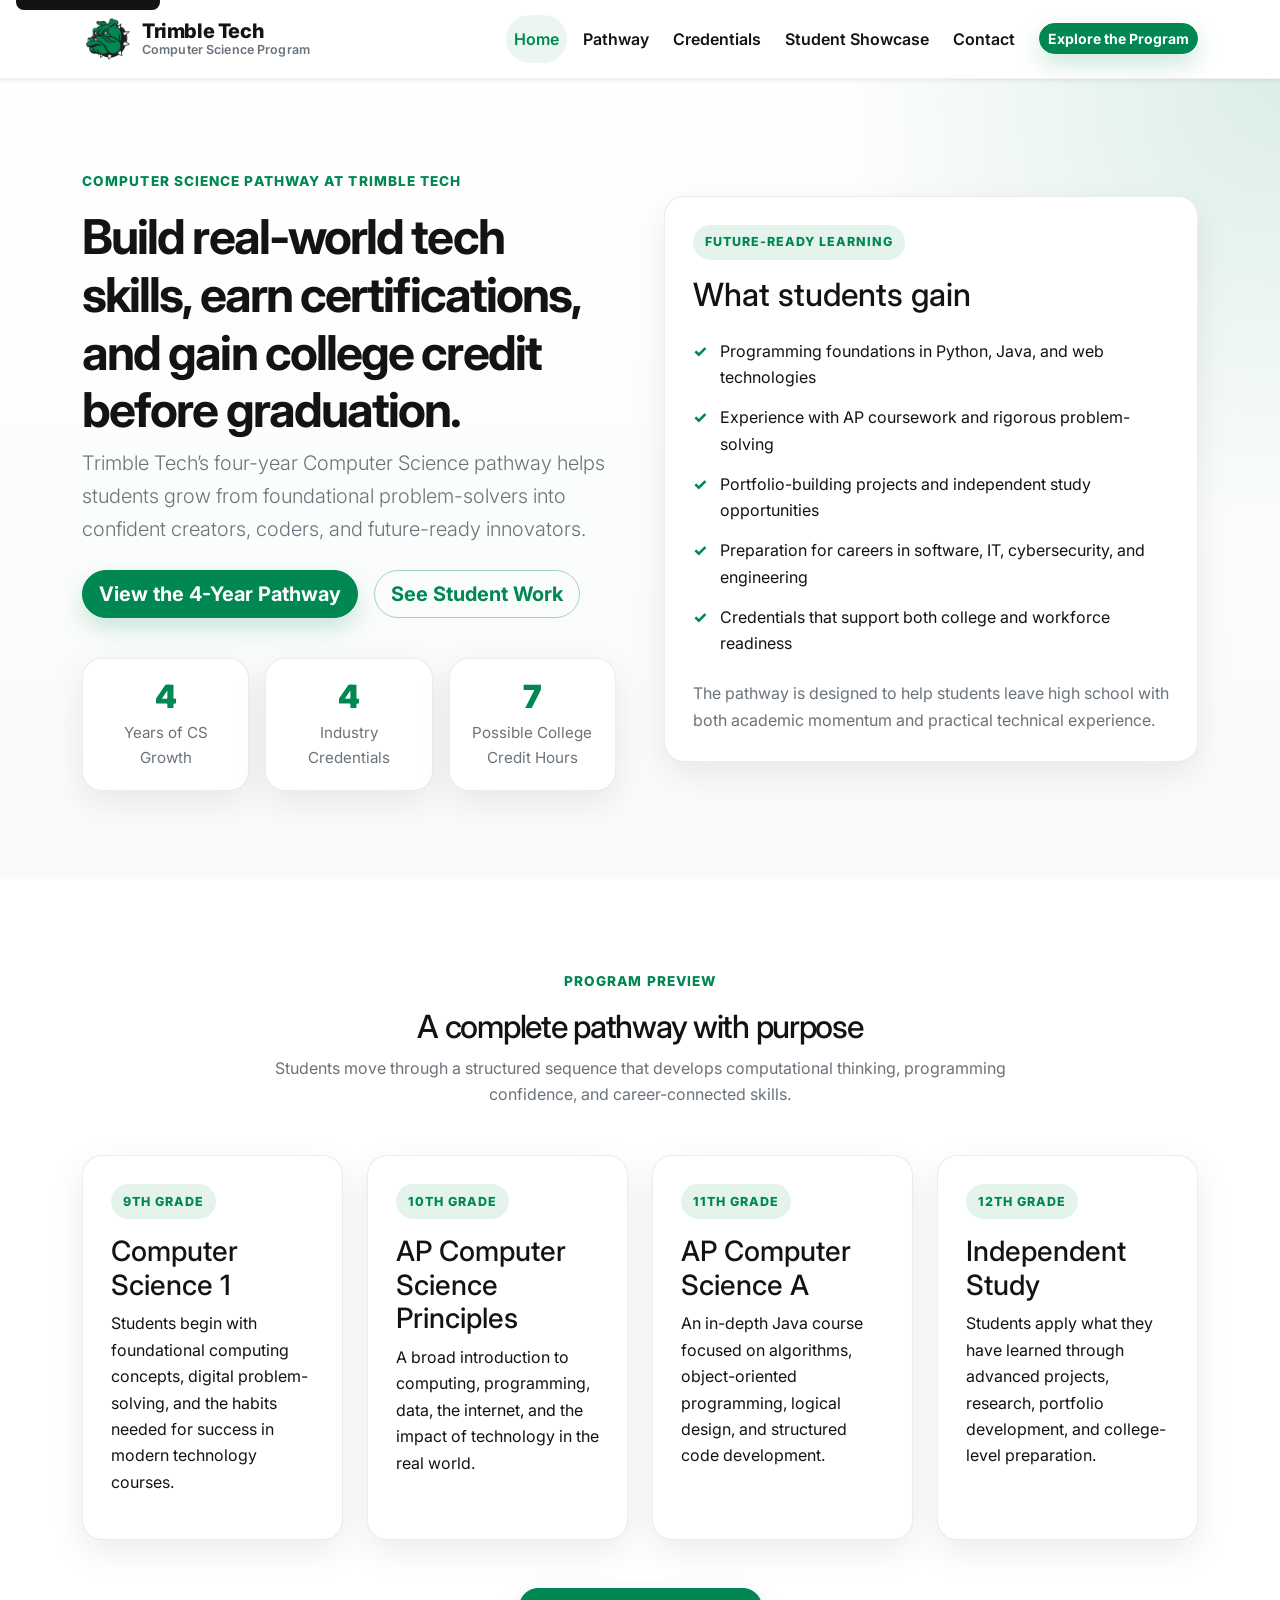
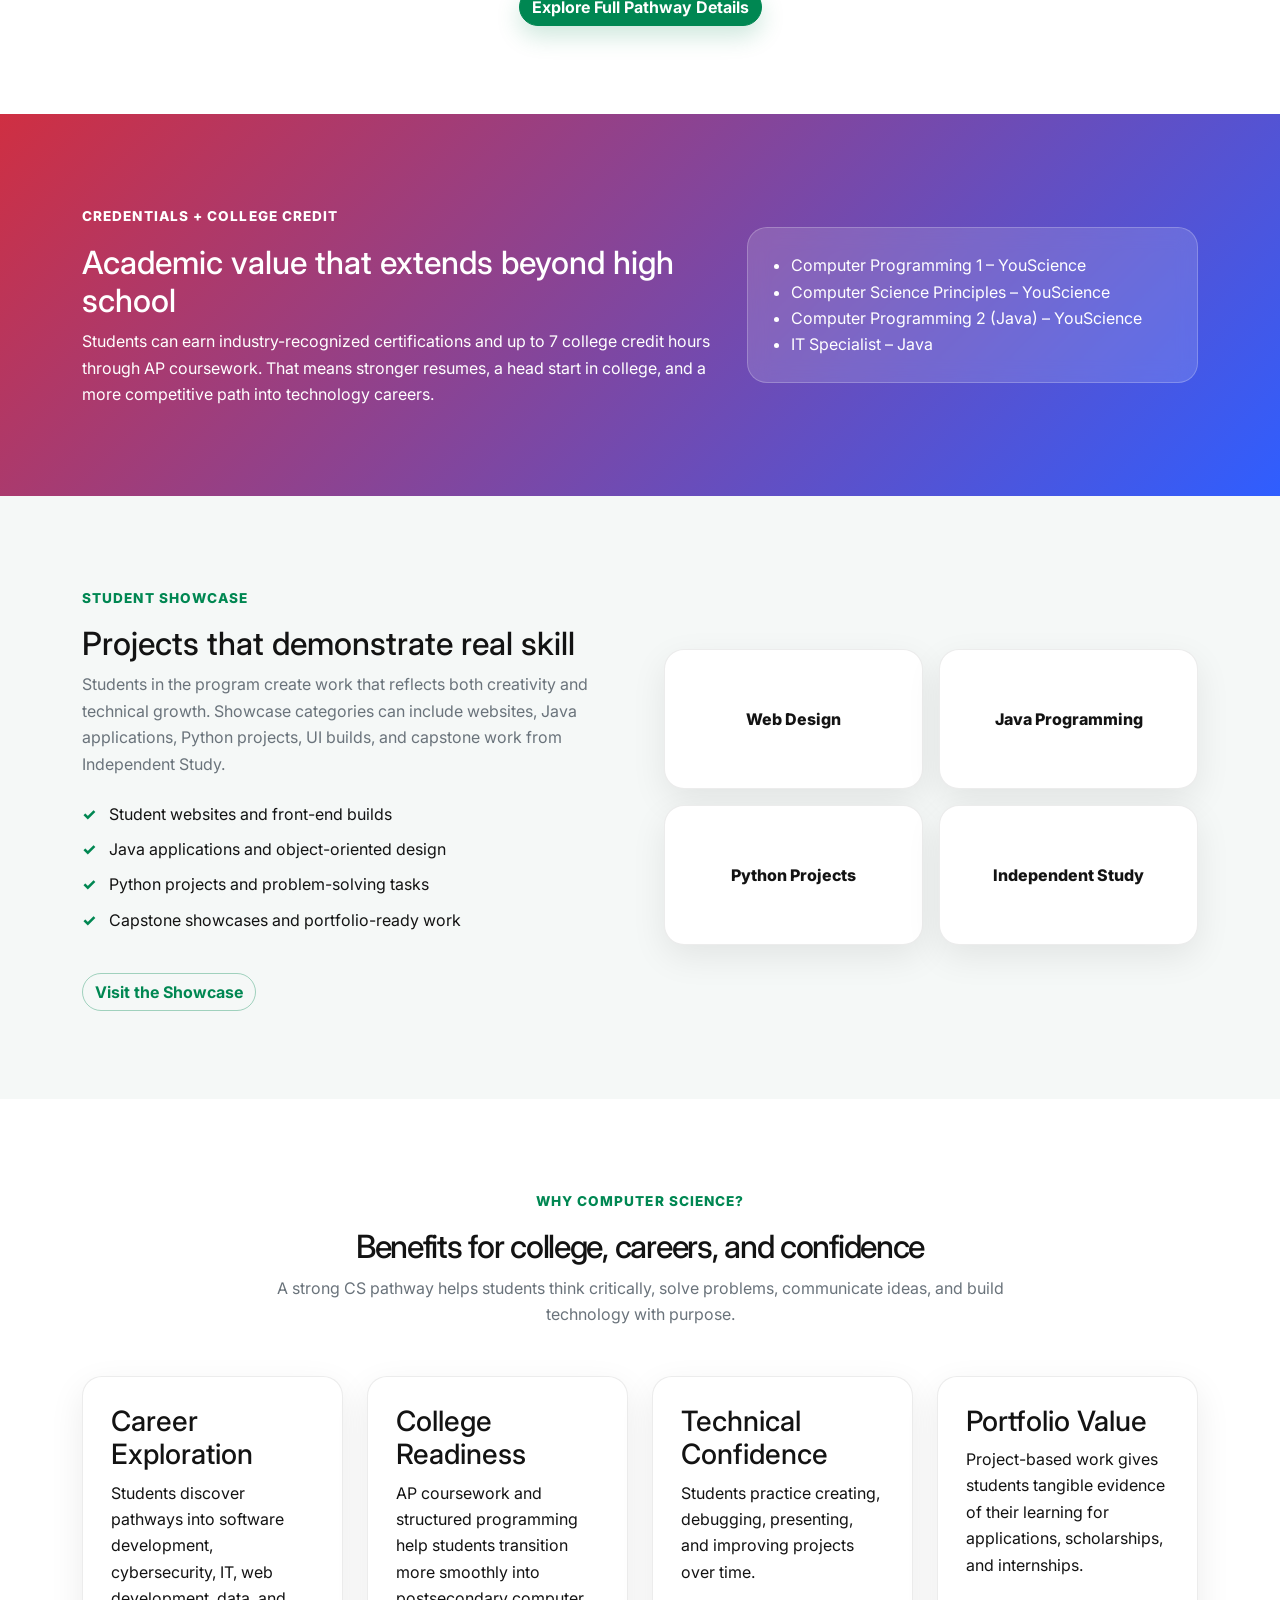
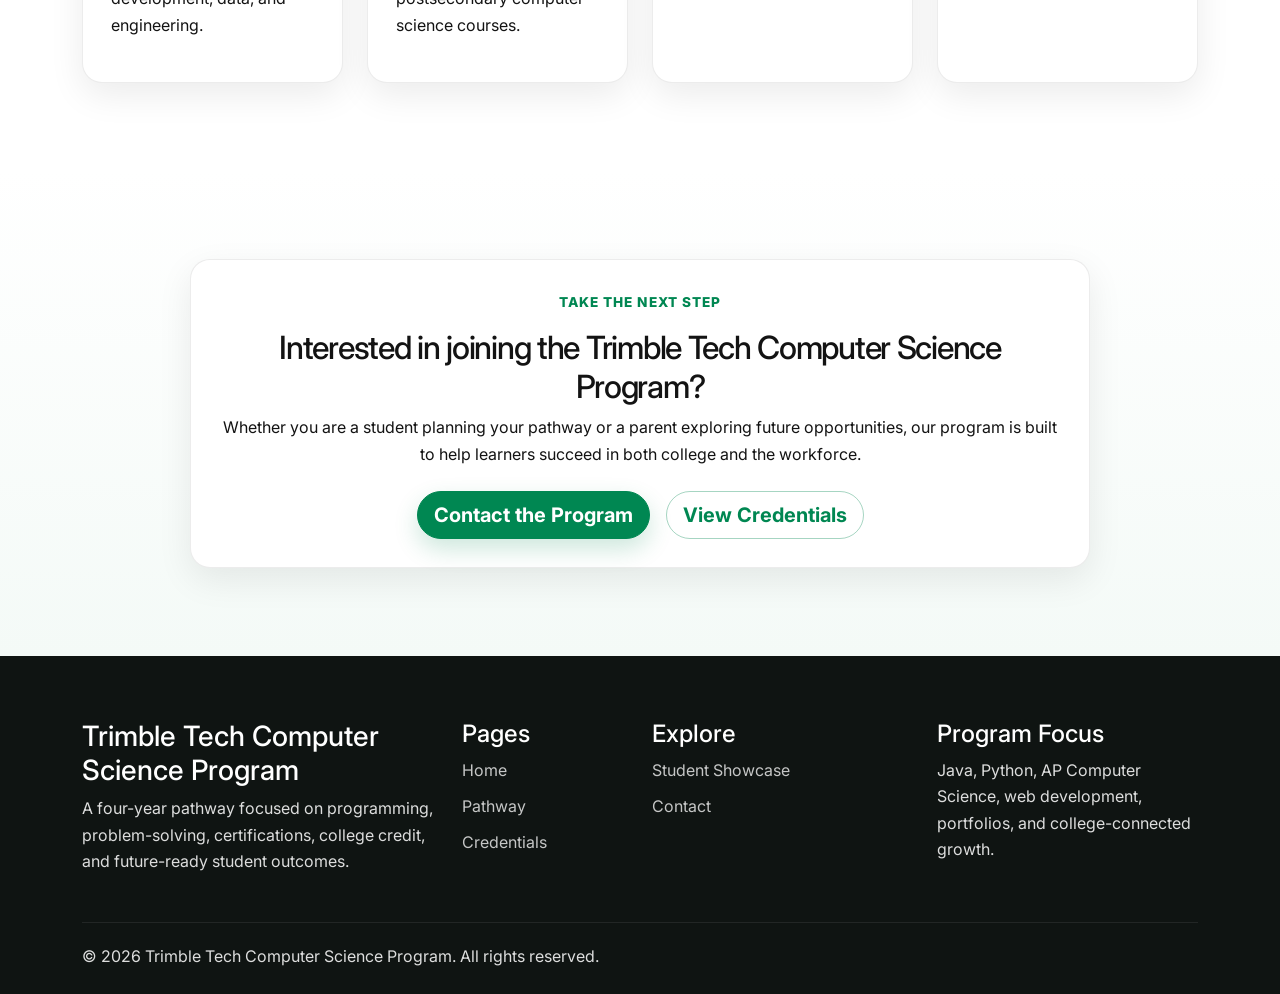
==== index.html @ f633b260 "initial upload, completed website" ====
<!DOCTYPE html>
<html lang="en">
<head>
  <meta charset="UTF-8" />
  <meta name="viewport" content="width=device-width, initial-scale=1.0" />
  <title>Trimble Tech Computer Science Program</title>
  <meta name="description" content="Explore the Trimble Tech Computer Science Pathway, certifications, college credit opportunities, student projects, and future-ready technology skills." />

  <link rel="preconnect" href="https://fonts.googleapis.com" />
  <link rel="preconnect" href="https://fonts.gstatic.com" crossorigin />
  <link href="https://fonts.googleapis.com/css2?family=Inter:wght@400;500;600;700;800;900&display=swap" rel="stylesheet" />
  <link href="https://cdn.jsdelivr.net/npm/bootstrap@5.3.3/dist/css/bootstrap.min.css" rel="stylesheet" />
  <link rel="stylesheet" href="css/styles.css" />
</head>
<body data-page="home">
  <a class="skip-link" href="#main-content">Skip to content</a>

  <nav class="navbar navbar-expand-lg navbar-light sticky-top shadow-sm">
    <div class="container">
      <a class="navbar-brand d-flex align-items-center gap-2" href="index.html" aria-label="Trimble Tech Computer Science Program home">
        <img src="assets/images/trimble-tech-logo.png" alt="Trimble Tech Bulldogs logo" class="site-logo">
        <span class="brand-text">
          Trimble Tech
          <span class="brand-subtitle d-block">Computer Science Program</span>
        </span>
      </a>

      <button class="navbar-toggler" type="button" data-bs-toggle="collapse" data-bs-target="#mainNav" aria-controls="mainNav" aria-expanded="false" aria-label="Toggle navigation">
        <span class="navbar-toggler-icon"></span>
      </button>

      <div class="collapse navbar-collapse" id="mainNav">
        <ul class="navbar-nav ms-auto align-items-lg-center gap-lg-2">
          <li class="nav-item"><a class="nav-link" href="index.html">Home</a></li>
          <li class="nav-item"><a class="nav-link" href="pathway.html">Pathway</a></li>
          <li class="nav-item"><a class="nav-link" href="credentials.html">Credentials</a></li>
          <li class="nav-item"><a class="nav-link" href="student-showcase.html">Student Showcase</a></li>
          <li class="nav-item"><a class="nav-link" href="contact.html">Contact</a></li>
          <li class="nav-item ms-lg-2">
            <a class="btn btn-brand btn-sm" href="contact.html">Explore the Program</a>
          </li>
        </ul>
      </div>
    </div>
  </nav>

  <main id="main-content">
    <section class="hero-section section-padding">
      <div class="container">
        <div class="row align-items-center g-5">
          <div class="col-lg-6">
            <span class="eyebrow">Computer Science Pathway at Trimble Tech</span>
            <h1 class="display-5 fw-bold hero-title">Build real-world tech skills, earn certifications, and gain college credit before graduation.</h1>
            <p class="lead text-secondary-custom">
              Trimble Tech’s four-year Computer Science pathway helps students grow from foundational problem-solvers into confident creators, coders, and future-ready innovators.
            </p>
            <div class="d-flex flex-wrap gap-3 mt-4">
              <a href="pathway.html" class="btn btn-brand btn-lg">View the 4-Year Pathway</a>
              <a href="student-showcase.html" class="btn btn-outline-brand btn-lg">See Student Work</a>
            </div>

            <div class="hero-stats row g-3 mt-4">
              <div class="col-6 col-md-4">
                <div class="stat-card">
                  <h3>4</h3>
                  <p>Years of CS Growth</p>
                </div>
              </div>
              <div class="col-6 col-md-4">
                <div class="stat-card">
                  <h3>4</h3>
                  <p>Industry Credentials</p>
                </div>
              </div>
              <div class="col-12 col-md-4">
                <div class="stat-card">
                  <h3>7</h3>
                  <p>Possible College Credit Hours</p>
                </div>
              </div>
            </div>
          </div>

          <div class="col-lg-6">
            <div class="hero-panel">
              <div class="hero-panel-badge">Future-Ready Learning</div>
              <h2>What students gain</h2>
              <ul class="check-list">
                <li>Programming foundations in Python, Java, and web technologies</li>
                <li>Experience with AP coursework and rigorous problem-solving</li>
                <li>Portfolio-building projects and independent study opportunities</li>
                <li>Preparation for careers in software, IT, cybersecurity, and engineering</li>
                <li>Credentials that support both college and workforce readiness</li>
              </ul>
              <p class="mb-0 text-secondary-custom">
                The pathway is designed to help students leave high school with both academic momentum and practical technical experience.
              </p>
            </div>
          </div>
        </div>
      </div>
    </section>

    <section class="section-padding bg-white">
      <div class="container">
        <div class="section-header text-center mb-5">
          <span class="eyebrow">Program Preview</span>
          <h2>A complete pathway with purpose</h2>
          <p class="section-subtitle mx-auto">
            Students move through a structured sequence that develops computational thinking, programming confidence, and career-connected skills.
          </p>
        </div>

        <div class="row g-4">
          <div class="col-md-6 col-xl-3">
            <article class="feature-card h-100 reveal">
              <span class="card-step">9th Grade</span>
              <h3>Computer Science 1</h3>
              <p>Students begin with foundational computing concepts, digital problem-solving, and the habits needed for success in modern technology courses.</p>
            </article>
          </div>

          <div class="col-md-6 col-xl-3">
            <article class="feature-card h-100 reveal">
              <span class="card-step">10th Grade</span>
              <h3>AP Computer Science Principles</h3>
              <p>A broad introduction to computing, programming, data, the internet, and the impact of technology in the real world.</p>
            </article>
          </div>

          <div class="col-md-6 col-xl-3">
            <article class="feature-card h-100 reveal">
              <span class="card-step">11th Grade</span>
              <h3>AP Computer Science A</h3>
              <p>An in-depth Java course focused on algorithms, object-oriented programming, logical design, and structured code development.</p>
            </article>
          </div>

          <div class="col-md-6 col-xl-3">
            <article class="feature-card h-100 reveal">
              <span class="card-step">12th Grade</span>
              <h3>Independent Study</h3>
              <p>Students apply what they have learned through advanced projects, research, portfolio development, and college-level preparation.</p>
            </article>
          </div>
        </div>

        <div class="text-center mt-5">
          <a href="pathway.html" class="btn btn-brand">Explore Full Pathway Details</a>
        </div>
      </div>
    </section>

    <section class="gradient-band section-padding text-white">
      <div class="container">
        <div class="row align-items-center g-4">
          <div class="col-lg-7">
            <span class="eyebrow eyebrow-light">Credentials + College Credit</span>
            <h2>Academic value that extends beyond high school</h2>
            <p class="mb-0">
              Students can earn industry-recognized certifications and up to 7 college credit hours through AP coursework. That means stronger resumes, a head start in college, and a more competitive path into technology careers.
            </p>
          </div>
          <div class="col-lg-5">
            <div class="glass-card">
              <ul class="mb-0">
                <li>Computer Programming 1 – YouScience</li>
                <li>Computer Science Principles – YouScience</li>
                <li>Computer Programming 2 (Java) – YouScience</li>
                <li>IT Specialist – Java</li>
              </ul>
            </div>
          </div>
        </div>
      </div>
    </section>

    <section class="section-padding bg-light-subtle-custom">
      <div class="container">
        <div class="row align-items-center g-5">
          <div class="col-lg-6">
            <span class="eyebrow">Student Showcase</span>
            <h2>Projects that demonstrate real skill</h2>
            <p class="text-secondary-custom">
              Students in the program create work that reflects both creativity and technical growth. Showcase categories can include websites, Java applications, Python projects, UI builds, and capstone work from Independent Study.
            </p>
            <ul class="check-list compact">
              <li>Student websites and front-end builds</li>
              <li>Java applications and object-oriented design</li>
              <li>Python projects and problem-solving tasks</li>
              <li>Capstone showcases and portfolio-ready work</li>
            </ul>
            <a href="student-showcase.html" class="btn btn-outline-brand mt-3">Visit the Showcase</a>
          </div>

          <div class="col-lg-6">
            <div class="row g-3">
              <div class="col-6">
                <div class="mini-card reveal">Web Design</div>
              </div>
              <div class="col-6">
                <div class="mini-card reveal">Java Programming</div>
              </div>
              <div class="col-6">
                <div class="mini-card reveal">Python Projects</div>
              </div>
              <div class="col-6">
                <div class="mini-card reveal">Independent Study</div>
              </div>
            </div>
          </div>
        </div>
      </div>
    </section>

    <section class="section-padding bg-white">
      <div class="container">
        <div class="section-header text-center mb-5">
          <span class="eyebrow">Why Computer Science?</span>
          <h2>Benefits for college, careers, and confidence</h2>
          <p class="section-subtitle mx-auto">
            A strong CS pathway helps students think critically, solve problems, communicate ideas, and build technology with purpose.
          </p>
        </div>

        <div class="row g-4">
          <div class="col-md-6 col-xl-3">
            <div class="feature-card icon-card h-100 reveal">
              <h3>Career Exploration</h3>
              <p>Students discover pathways into software development, cybersecurity, IT, web development, data, and engineering.</p>
            </div>
          </div>
          <div class="col-md-6 col-xl-3">
            <div class="feature-card icon-card h-100 reveal">
              <h3>College Readiness</h3>
              <p>AP coursework and structured programming help students transition more smoothly into postsecondary computer science courses.</p>
            </div>
          </div>
          <div class="col-md-6 col-xl-3">
            <div class="feature-card icon-card h-100 reveal">
              <h3>Technical Confidence</h3>
              <p>Students practice creating, debugging, presenting, and improving projects over time.</p>
            </div>
          </div>
          <div class="col-md-6 col-xl-3">
            <div class="feature-card icon-card h-100 reveal">
              <h3>Portfolio Value</h3>
              <p>Project-based work gives students tangible evidence of their learning for applications, scholarships, and internships.</p>
            </div>
          </div>
        </div>
      </div>
    </section>

    <section class="cta-section section-padding">
      <div class="container">
        <div class="cta-panel text-center">
          <span class="eyebrow">Take the next step</span>
          <h2>Interested in joining the Trimble Tech Computer Science Program?</h2>
          <p>
            Whether you are a student planning your pathway or a parent exploring future opportunities, our program is built to help learners succeed in both college and the workforce.
          </p>
          <div class="d-flex flex-wrap justify-content-center gap-3 mt-4">
            <a href="contact.html" class="btn btn-brand btn-lg">Contact the Program</a>
            <a href="credentials.html" class="btn btn-outline-brand btn-lg">View Credentials</a>
          </div>
        </div>
      </div>
    </section>
  </main>

  <footer class="site-footer">
    <div class="container">
      <div class="row g-4">
        <div class="col-lg-4">
          <h3>Trimble Tech Computer Science Program</h3>
          <p>
            A four-year pathway focused on programming, problem-solving, certifications, college credit, and future-ready student outcomes.
          </p>
        </div>
        <div class="col-6 col-lg-2">
          <h4>Pages</h4>
          <ul class="footer-links">
            <li><a href="index.html">Home</a></li>
            <li><a href="pathway.html">Pathway</a></li>
            <li><a href="credentials.html">Credentials</a></li>
          </ul>
        </div>
        <div class="col-6 col-lg-3">
          <h4>Explore</h4>
          <ul class="footer-links">
            <li><a href="student-showcase.html">Student Showcase</a></li>
            <li><a href="contact.html">Contact</a></li>
          </ul>
        </div>
        <div class="col-lg-3">
          <h4>Program Focus</h4>
          <p class="mb-0">Java, Python, AP Computer Science, web development, portfolios, and college-connected growth.</p>
        </div>
      </div>
      <div class="footer-bottom">
        <p class="mb-0">© 2026 Trimble Tech Computer Science Program. All rights reserved.</p>
      </div>
    </div>
  </footer>

  <script src="https://cdn.jsdelivr.net/npm/bootstrap@5.3.3/dist/js/bootstrap.bundle.min.js"></script>
  <script src="js/main.js"></script>
</body>
</html>
---- css/styles.css ----
:root {
  --brand-green: #008752;
  --bg-white: #ffffff;
  --text-primary: #131313;
  --text-secondary: #6a737b;
  --soft-bg: #f5f8f7;
  --border-soft: rgba(19, 19, 19, 0.08);
  --shadow-soft: 0 12px 35px rgba(0, 0, 0, 0.08);
  --shadow-hover: 0 18px 45px rgba(0, 0, 0, 0.12);
  --radius-lg: 1.25rem;
  --radius-xl: 1.5rem;
  --transition: 0.28s ease;
}

html {
  scroll-behavior: smooth;
}

body {
  font-family: "Inter", sans-serif;
  color: var(--text-primary);
  background-color: var(--bg-white);
  line-height: 1.65;
}

img {
  max-width: 100%;
}

a {
  text-decoration: none;
}

.skip-link {
  position: absolute;
  top: -40px;
  left: 1rem;
  background: var(--text-primary);
  color: #fff;
  padding: 0.75rem 1rem;
  z-index: 9999;
  border-radius: 0.5rem;
}

.skip-link:focus {
  top: 1rem;
}

.site-logo {
  width: 52px;
  height: 52px;
  object-fit: contain;
  display: block;
}

.brand-text {
  color: #131313;
  font-weight: 800;
  line-height: 1;
  letter-spacing: -0.02em;
}

.brand-subtitle {
  font-size: 0.78rem;
  font-weight: 600;
  color: #6a737b;
  margin-top: 0.2rem;
  letter-spacing: 0.01em;
}

.navbar {
  background: rgba(255, 255, 255, 0.94);
  backdrop-filter: blur(12px);
  -webkit-backdrop-filter: blur(12px);
  border-bottom: 1px solid rgba(19, 19, 19, 0.05);
}

.navbar .nav-link {
  color: var(--text-primary);
  font-weight: 600;
  border-radius: 999px;
  padding: 0.65rem 0.95rem;
  transition: var(--transition);
}

.navbar .nav-link:hover,
.navbar .nav-link.active {
  color: var(--brand-green);
  background-color: rgba(0, 135, 82, 0.08);
}

.section-padding {
  padding: 5.5rem 0;
}

.hero-section {
  background:
    radial-gradient(circle at top right, rgba(0, 135, 82, 0.14), transparent 30%),
    linear-gradient(180deg, #ffffff 0%, #f8fbfa 100%);
}

.page-hero {
  background:
    linear-gradient(180deg, #f8fbfa 0%, #ffffff 100%);
}

.hero-title,
.page-hero h1,
.section-header h2,
.cta-panel h2 {
  letter-spacing: -0.04em;
}

.eyebrow {
  display: inline-block;
  margin-bottom: 1rem;
  font-size: 0.85rem;
  font-weight: 800;
  letter-spacing: 0.08em;
  text-transform: uppercase;
  color: var(--brand-green);
}

.eyebrow-light {
  color: #ffffff;
}

.text-secondary-custom,
.section-subtitle {
  color: var(--text-secondary);
}

.section-subtitle {
  max-width: 760px;
}

.hero-panel,
.feature-card,
.project-card,
.stat-card,
.mini-card,
.glass-card,
.cta-panel,
.info-pill {
  border-radius: var(--radius-lg);
}

.hero-panel,
.feature-card,
.project-card,
.stat-card,
.cta-panel {
  background: #ffffff;
  border: 1px solid var(--border-soft);
  box-shadow: var(--shadow-soft);
}

.hero-panel,
.feature-card,
.project-card .project-body,
.cta-panel {
  padding: 1.75rem;
}

.hero-panel-badge,
.badge-chip,
.card-step,
.timeline-grade {
  display: inline-block;
  font-size: 0.78rem;
  font-weight: 800;
  text-transform: uppercase;
  letter-spacing: 0.08em;
  padding: 0.45rem 0.75rem;
  border-radius: 999px;
  background: rgba(0, 135, 82, 0.1);
  color: var(--brand-green);
  margin-bottom: 1rem;
}

.stat-card {
  padding: 1.2rem;
  text-align: center;
  height: 100%;
}

.stat-card h3 {
  font-size: 2rem;
  font-weight: 900;
  color: var(--brand-green);
  margin-bottom: 0.25rem;
}

.stat-card p {
  margin: 0;
  color: var(--text-secondary);
  font-size: 0.95rem;
}

.check-list {
  list-style: none;
  padding-left: 0;
  margin: 1.5rem 0;
}

.check-list li {
  position: relative;
  padding-left: 1.7rem;
  margin-bottom: 0.85rem;
}

.check-list li::before {
  content: "✓";
  position: absolute;
  left: 0;
  top: 0;
  color: var(--brand-green);
  font-weight: 800;
}

.check-list.compact li {
  margin-bottom: 0.55rem;
}

.btn {
  font-weight: 700;
  border-radius: 999px;
  transition: transform var(--transition), background-color var(--transition), color var(--transition), box-shadow var(--transition), border-color var(--transition);
}

.btn:hover {
  transform: translateY(-2px) scale(1.03);
}

.btn-brand {
  background-color: var(--brand-green);
  color: #fff;
  border: 1px solid var(--brand-green);
  box-shadow: 0 10px 24px rgba(0, 135, 82, 0.2);
}

.btn-brand:hover,
.btn-brand:focus {
  background-color: #006f43;
  border-color: #006f43;
  color: #fff;
}

.btn-outline-brand {
  background-color: transparent;
  color: var(--brand-green);
  border: 1px solid rgba(0, 135, 82, 0.35);
}

.btn-outline-brand:hover,
.btn-outline-brand:focus {
  background-color: rgba(0, 135, 82, 0.08);
  color: var(--brand-green);
  border-color: var(--brand-green);
}

.feature-card,
.project-card,
.mini-card {
  transition: transform var(--transition), box-shadow var(--transition), border-color var(--transition);
}

.feature-card:hover,
.project-card:hover,
.mini-card:hover {
  transform: translateY(-6px) scale(1.01);
  box-shadow: var(--shadow-hover);
  border-color: rgba(0, 135, 82, 0.18);
}

.mini-card {
  min-height: 140px;
  display: grid;
  place-items: center;
  background: #fff;
  border: 1px solid var(--border-soft);
  box-shadow: var(--shadow-soft);
  font-weight: 800;
  text-align: center;
  padding: 1rem;
}

.gradient-band {
  background: linear-gradient(135deg, #cf2f42 0%, #2f5eff 100%);
}

.glass-card {
  padding: 1.5rem;
  background: rgba(255, 255, 255, 0.14);
  border: 1px solid rgba(255, 255, 255, 0.22);
  backdrop-filter: blur(10px);
}

.glass-card ul {
  padding-left: 1.2rem;
}

.bg-light-subtle-custom {
  background-color: var(--soft-bg);
}

.timeline {
  position: relative;
  max-width: 980px;
  margin: 0 auto;
}

.timeline::before {
  content: "";
  position: absolute;
  left: 24px;
  top: 0;
  bottom: 0;
  width: 3px;
  background: linear-gradient(180deg, var(--brand-green), rgba(0, 135, 82, 0.15));
}

.timeline-item {
  position: relative;
  padding-left: 5.5rem;
  margin-bottom: 2.5rem;
}

.timeline-marker {
  position: absolute;
  left: 0;
  top: 0;
  width: 50px;
  height: 50px;
  border-radius: 50%;
  background: var(--brand-green);
  color: #fff;
  display: grid;
  place-items: center;
  font-weight: 800;
  box-shadow: 0 10px 24px rgba(0, 135, 82, 0.25);
}

.timeline-content {
  background: #fff;
  padding: 1.6rem;
  border-radius: var(--radius-lg);
  border: 1px solid var(--border-soft);
  box-shadow: var(--shadow-soft);
}

.info-pill {
  padding: 0.9rem 1rem;
  background: rgba(0, 135, 82, 0.06);
  border: 1px solid rgba(0, 135, 82, 0.12);
  text-align: center;
  font-weight: 700;
  height: 100%;
}

.project-card {
  overflow: hidden;
  height: 100%;
}

.project-thumb {
  min-height: 210px;
  display: grid;
  place-items: center;
  padding: 1rem;
  font-weight: 800;
  text-align: center;
  color: #fff;
  background: linear-gradient(135deg, #cf2f42 0%, #2f5eff 100%);
}

.skill-tags {
  display: flex;
  flex-wrap: wrap;
  gap: 0.5rem;
  margin-top: 1rem;
}

.skill-tags span {
  display: inline-flex;
  padding: 0.45rem 0.75rem;
  border-radius: 999px;
  background: rgba(0, 135, 82, 0.08);
  color: var(--brand-green);
  font-size: 0.85rem;
  font-weight: 700;
}

.cta-section {
  background: linear-gradient(180deg, #ffffff 0%, #f4faf7 100%);
}

.cta-panel {
  max-width: 900px;
  margin: 0 auto;
}

.contact-stack {
  display: grid;
  gap: 1.5rem;
}

.form-control,
.form-select {
  border-radius: 0.95rem;
  border: 1px solid rgba(19, 19, 19, 0.12);
  padding: 0.85rem 1rem;
}

.form-control:focus,
.form-select:focus {
  border-color: rgba(0, 135, 82, 0.4);
  box-shadow: 0 0 0 0.25rem rgba(0, 135, 82, 0.12);
}

.site-footer {
  background: #0f1412;
  color: rgba(255, 255, 255, 0.86);
  padding: 4rem 0 1.5rem;
}

.site-footer h3,
.site-footer h4 {
  color: #ffffff;
}

.footer-links {
  list-style: none;
  padding-left: 0;
  margin-bottom: 0;
}

.footer-links li + li {
  margin-top: 0.6rem;
}

.footer-links a {
  color: rgba(255, 255, 255, 0.76);
  transition: color var(--transition);
}

.footer-links a:hover {
  color: #ffffff;
}

.footer-bottom {
  border-top: 1px solid rgba(255, 255, 255, 0.08);
  margin-top: 2rem;
  padding-top: 1.25rem;
}

.reveal {
  opacity: 0;
  transform: translateY(24px);
  transition: opacity 0.7s ease, transform 0.7s ease;
}

.reveal.show {
  opacity: 1;
  transform: translateY(0);
}

@media (max-width: 991.98px) {
  .section-padding {
    padding: 4.5rem 0;
  }

  .navbar .btn {
    margin-top: 0.75rem;
  }
}

@media (max-width: 767.98px) {
  .timeline::before {
    left: 20px;
  }

  .timeline-item {
    padding-left: 4.5rem;
  }

  .timeline-marker {
    width: 42px;
    height: 42px;
  }

  .hero-title {
    font-size: 2.4rem;
  }
}

@media (max-width: 576px) {
  .site-logo {
    width: 44px;
    height: 44px;
  }

  .brand-text {
    font-size: 0.95rem;
  }

  .brand-subtitle {
    font-size: 0.7rem;
  }

  .section-padding {
    padding: 4rem 0;
  }
}
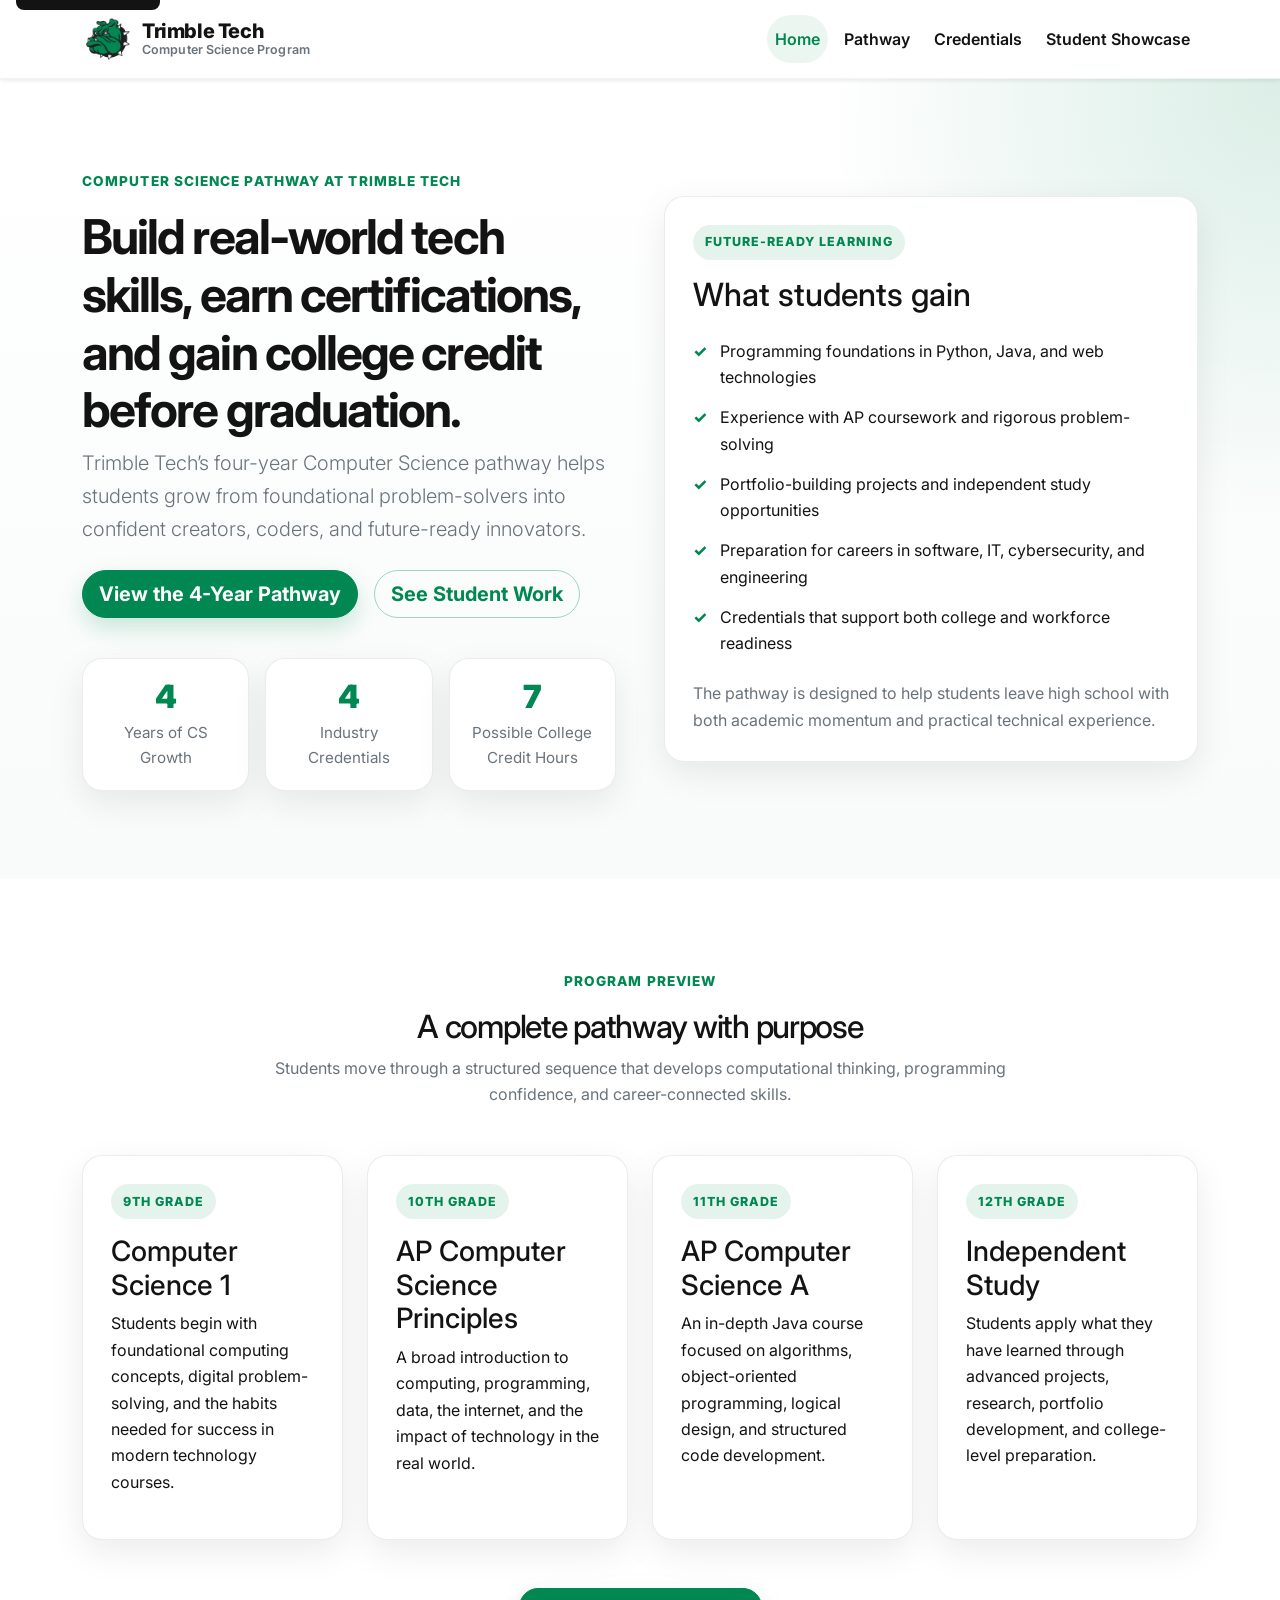
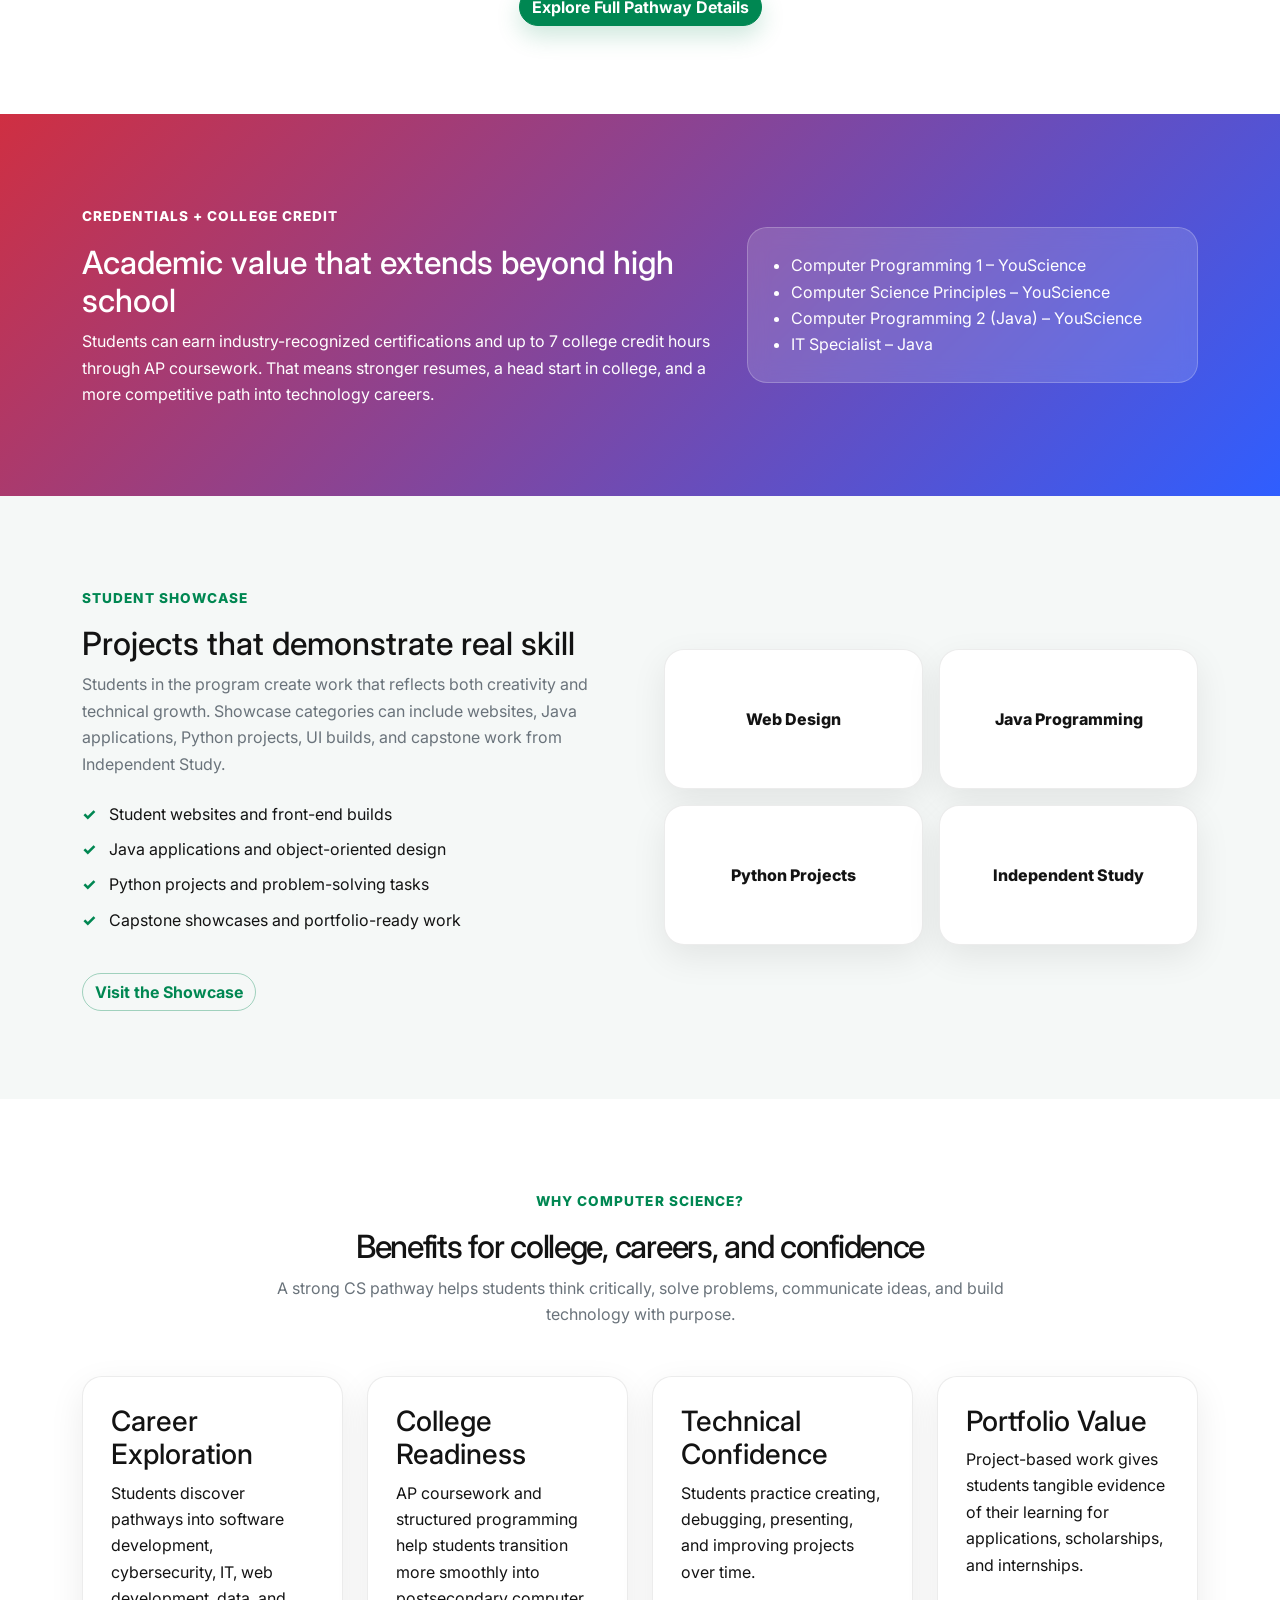
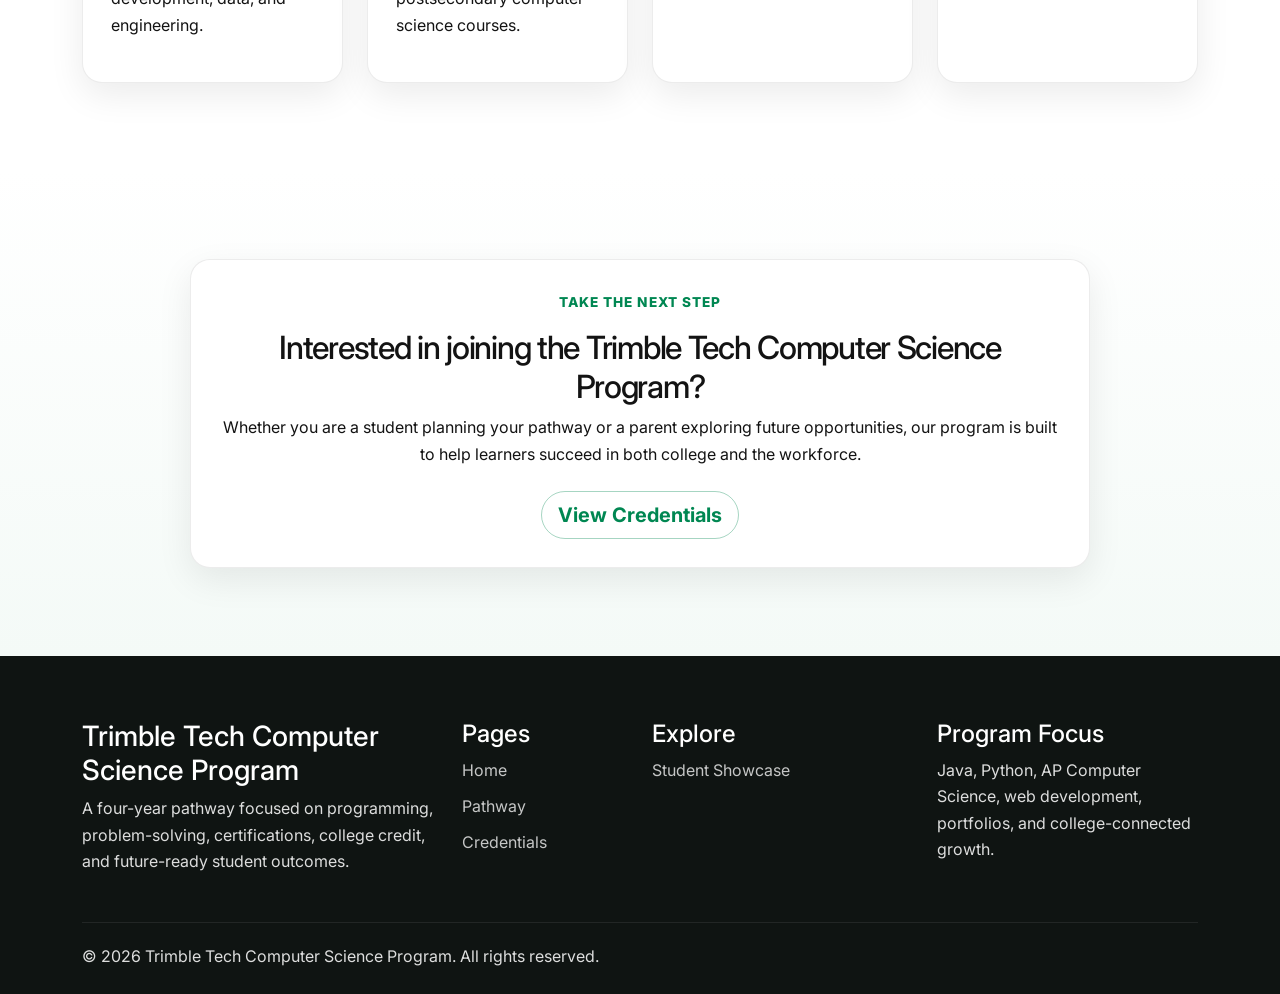
==== commit 962eb37a: "added website examples" ====
--- a/index.html
+++ b/index.html
@@ -35,10 +35,6 @@
           <li class="nav-item"><a class="nav-link" href="pathway.html">Pathway</a></li>
           <li class="nav-item"><a class="nav-link" href="credentials.html">Credentials</a></li>
           <li class="nav-item"><a class="nav-link" href="student-showcase.html">Student Showcase</a></li>
-          <li class="nav-item"><a class="nav-link" href="contact.html">Contact</a></li>
-          <li class="nav-item ms-lg-2">
-            <a class="btn btn-brand btn-sm" href="contact.html">Explore the Program</a>
-          </li>
         </ul>
       </div>
     </div>
@@ -261,7 +257,6 @@
             Whether you are a student planning your pathway or a parent exploring future opportunities, our program is built to help learners succeed in both college and the workforce.
           </p>
           <div class="d-flex flex-wrap justify-content-center gap-3 mt-4">
-            <a href="contact.html" class="btn btn-brand btn-lg">Contact the Program</a>
             <a href="credentials.html" class="btn btn-outline-brand btn-lg">View Credentials</a>
           </div>
         </div>
@@ -290,7 +285,6 @@
           <h4>Explore</h4>
           <ul class="footer-links">
             <li><a href="student-showcase.html">Student Showcase</a></li>
-            <li><a href="contact.html">Contact</a></li>
           </ul>
         </div>
         <div class="col-lg-3">
